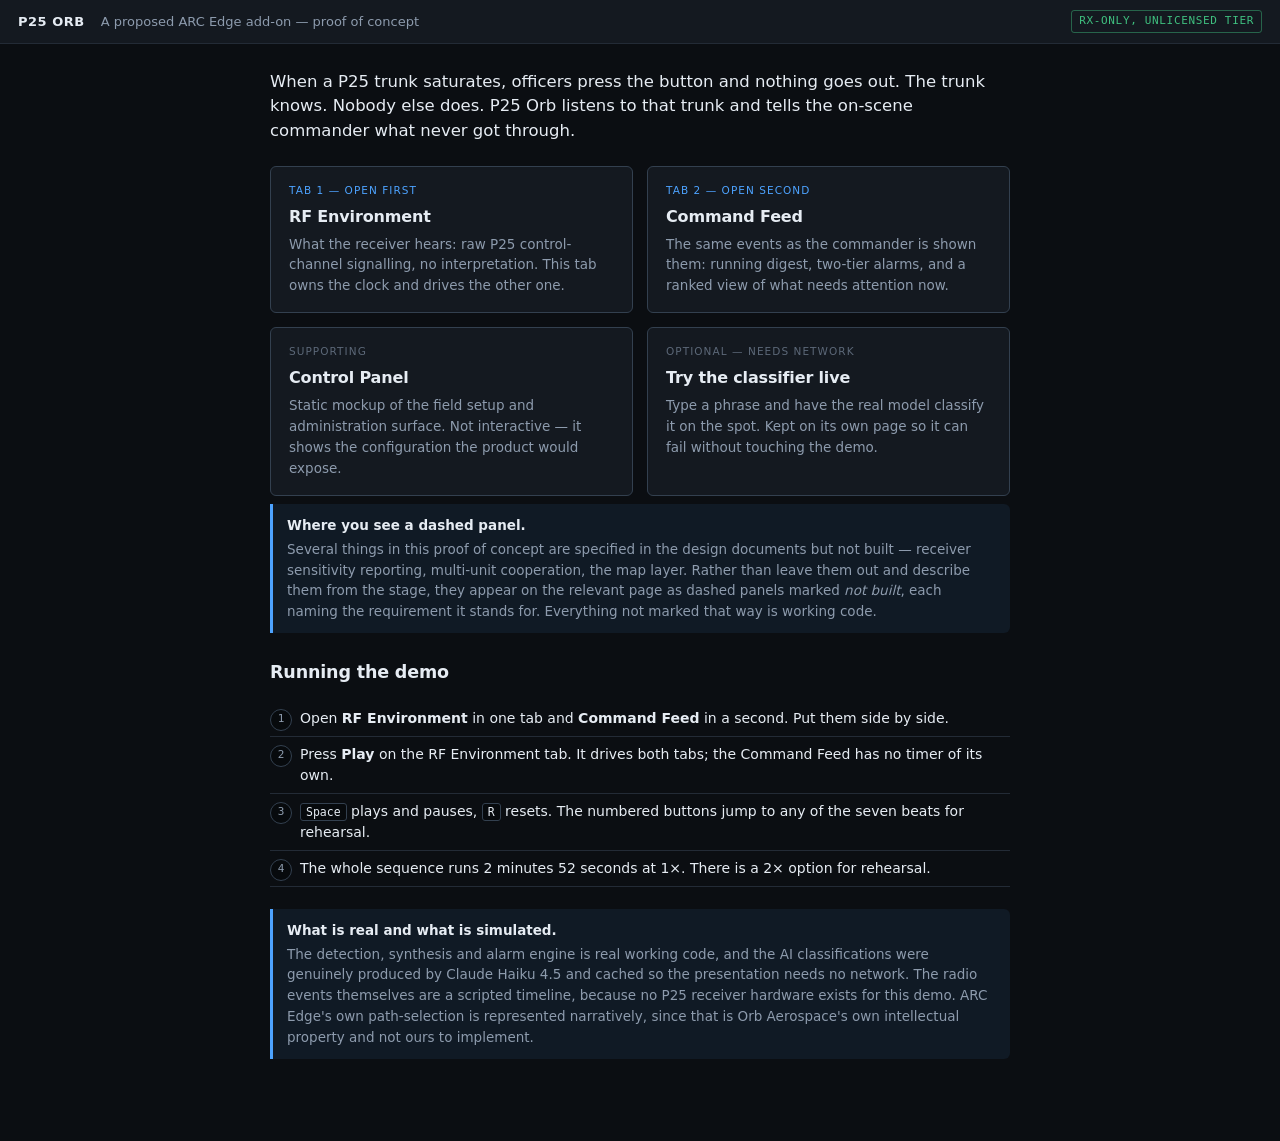
==== demo/index.html @ 14cae3b6 "Initial commit: P25 Orb proof of concept, docs, and training material ARC Edge P25 Orb take-home ass" ====
<!DOCTYPE html>
<html lang="en">
<head>
<meta charset="utf-8">
<meta name="viewport" content="width=device-width, initial-scale=1">
<title>P25 Orb — ARC Edge proof of concept</title>
<link rel="stylesheet" href="css/base.css">
<link rel="stylesheet" href="css/live.css">
<style>
  .cards { display: grid; grid-template-columns: repeat(2, 1fr); gap: 14px; margin: 22px 0 8px; }
  .card {
    display: block;
    border: 1px solid var(--line-strong);
    border-radius: var(--radius);
    background: var(--bg-raised);
    padding: 16px 18px;
    text-decoration: none;
    color: inherit;
  }
  .card:hover { border-color: var(--accent); }
  .card h3 { font-size: 16px; margin-bottom: 5px; }
  .card p { margin: 0; font-size: 13.5px; color: var(--text-dim); line-height: 1.55; }
  .card .step { font-size: 10.5px; letter-spacing: 0.1em; text-transform: uppercase; color: var(--accent); display: block; margin-bottom: 6px; }
  .card.secondary .step { color: var(--text-faint); }
  .howto { counter-reset: step; padding-left: 0; list-style: none; }
  .howto li { padding: 7px 0 7px 30px; position: relative; font-size: 14px; border-bottom: 1px solid var(--line); }
  .howto li::before {
    counter-increment: step;
    content: counter(step);
    position: absolute; left: 0; top: 8px;
    width: 20px; height: 20px;
    border-radius: 50%;
    background: var(--bg-sunken);
    border: 1px solid var(--line-strong);
    font-family: var(--mono); font-size: 11px;
    display: grid; place-items: center;
    color: var(--text-dim);
  }
  kbd {
    font-family: var(--mono); font-size: 11.5px;
    background: var(--bg-sunken); border: 1px solid var(--line-strong);
    border-radius: 3px; padding: 1px 5px;
  }
</style>
</head>
<body class="live">

<div class="topbar">
  <span class="brand">P25 Orb</span>
  <span class="role">A proposed ARC Edge add-on &mdash; proof of concept</span>
  <span class="spacer"></span>
  <span class="tag ok">RX-only, unlicensed tier</span>
</div>

<main class="live-wrap">

  <p class="lede">
    When a P25 trunk saturates, officers press the button and nothing goes out.
    The trunk knows. Nobody else does. P25 Orb listens to that trunk and tells
    the on-scene commander what never got through.
  </p>

  <div class="cards">
    <a class="card" href="rf-environment.html">
      <span class="step">Tab 1 &mdash; open first</span>
      <h3>RF Environment</h3>
      <p>What the receiver hears: raw P25 control-channel signalling, no
         interpretation. This tab owns the clock and drives the other one.</p>
    </a>
    <a class="card" href="command-feed.html">
      <span class="step">Tab 2 &mdash; open second</span>
      <h3>Command Feed</h3>
      <p>The same events as the commander is shown them: running digest, two-tier
         alarms, and a ranked view of what needs attention now.</p>
    </a>
    <a class="card secondary" href="control-panel.html">
      <span class="step">Supporting</span>
      <h3>Control Panel</h3>
      <p>Static mockup of the field setup and administration surface. Not
         interactive &mdash; it shows the configuration the product would expose.</p>
    </a>
    <a class="card secondary" href="try-it-live.html">
      <span class="step">Optional &mdash; needs network</span>
      <h3>Try the classifier live</h3>
      <p>Type a phrase and have the real model classify it on the spot. Kept on
         its own page so it can fail without touching the demo.</p>
    </a>
  </div>

  <div class="isolation">
    <strong>Where you see a dashed panel.</strong> Several things in this
    proof of concept are specified in the design documents but not built
    &mdash; receiver sensitivity reporting, multi-unit cooperation, the map
    layer. Rather than leave them out and describe them from the stage, they
    appear on the relevant page as dashed panels marked <em>not built</em>,
    each naming the requirement it stands for. Everything not marked that
    way is working code.
  </div>

  <h3 style="margin-top:26px">Running the demo</h3>
  <ol class="howto">
    <li>Open <strong>RF Environment</strong> in one tab and <strong>Command Feed</strong> in a second. Put them side by side.</li>
    <li>Press <strong>Play</strong> on the RF Environment tab. It drives both tabs; the Command Feed has no timer of its own.</li>
    <li><kbd>Space</kbd> plays and pauses, <kbd>R</kbd> resets. The numbered buttons jump to any of the seven beats for rehearsal.</li>
    <li>The whole sequence runs 2 minutes 52 seconds at 1&times;. There is a 2&times; option for rehearsal.</li>
  </ol>

  <div class="isolation" style="margin-top:22px">
    <strong>What is real and what is simulated.</strong>
    The detection, synthesis and alarm engine is real working code, and the AI
    classifications were genuinely produced by Claude Haiku 4.5 and cached so the
    presentation needs no network. The radio events themselves are a scripted
    timeline, because no P25 receiver hardware exists for this demo. ARC Edge's
    own path-selection is represented narratively, since that is Orb Aerospace's
    own intellectual property and not ours to implement.
  </div>

</main>
</body>
</html>
---- demo/css/base.css ----
/*
 * Shared foundation for all four demo pages.
 *
 * The two live tabs are styled to look deliberately unlike each other. Tab 1 is
 * a dense monospace instrument readout; Tab 2 is a calm, plain-language command
 * interface. That contrast is not decoration — it is the argument the demo is
 * making, so it is built into the design rather than described in the script.
 */

:root {
  --bg:          #0b0e12;
  --bg-raised:   #141920;
  --bg-sunken:   #070a0d;
  --line:        #232b36;
  --line-strong: #33404f;

  --text:        #e6ecf3;
  --text-dim:    #8d9bad;
  --text-faint:  #5c6878;

  --accent:      #4da3ff;   /* ARC Edge / product chrome */
  --ok:          #3fbf7f;
  --warn:        #f0a939;
  --alarm:       #ff4d4d;
  --phosphor:    #6ee7a0;   /* Tab 1 raw readout */
  --amber:       #ffb454;

  --mono: ui-monospace, "SF Mono", "Cascadia Mono", Menlo, Consolas, "DejaVu Sans Mono", monospace;
  --sans: system-ui, -apple-system, "Segoe UI", Roboto, "Helvetica Neue", Arial, sans-serif;

  --radius: 6px;
}

* { box-sizing: border-box; }

html, body {
  margin: 0;
  padding: 0;
  height: 100%;
  background: var(--bg);
  color: var(--text);
  font-family: var(--sans);
  font-size: 15px;
  line-height: 1.5;
  -webkit-font-smoothing: antialiased;
}

h1, h2, h3 { margin: 0; font-weight: 600; letter-spacing: -0.01em; }

a { color: var(--accent); }

/* --- shared chrome ------------------------------------------------------ */

.topbar {
  display: flex;
  align-items: center;
  gap: 16px;
  padding: 10px 18px;
  background: var(--bg-raised);
  border-bottom: 1px solid var(--line);
  flex-wrap: wrap;
}

.topbar .brand {
  font-weight: 700;
  letter-spacing: 0.04em;
  font-size: 13px;
  text-transform: uppercase;
}

.topbar .role {
  color: var(--text-dim);
  font-size: 13px;
}

.spacer { flex: 1 1 auto; }

.tag {
  display: inline-block;
  font-family: var(--mono);
  font-size: 11px;
  letter-spacing: 0.06em;
  text-transform: uppercase;
  padding: 2px 7px;
  border-radius: 3px;
  border: 1px solid var(--line-strong);
  color: var(--text-dim);
  white-space: nowrap;
}

.tag.ok     { color: var(--ok);     border-color: color-mix(in srgb, var(--ok) 45%, transparent); }
.tag.warn   { color: var(--warn);   border-color: color-mix(in srgb, var(--warn) 45%, transparent); }
.tag.alarm  { color: var(--alarm);  border-color: color-mix(in srgb, var(--alarm) 55%, transparent); }
.tag.accent { color: var(--accent); border-color: color-mix(in srgb, var(--accent) 45%, transparent); }

button {
  font: inherit;
  font-size: 13px;
  color: var(--text);
  background: var(--bg-sunken);
  border: 1px solid var(--line-strong);
  border-radius: var(--radius);
  padding: 6px 12px;
  cursor: pointer;
}

button:hover:not(:disabled) { border-color: var(--accent); color: var(--accent); }
button:disabled { opacity: 0.4; cursor: default; }

button.primary {
  background: color-mix(in srgb, var(--accent) 18%, var(--bg-sunken));
  border-color: var(--accent);
  color: #dbeaff;
}

.panel {
  background: var(--bg-raised);
  border: 1px solid var(--line);
  border-radius: var(--radius);
  overflow: hidden;
  display: flex;
  flex-direction: column;
  min-height: 0;
}

.panel > header {
  padding: 8px 12px;
  border-bottom: 1px solid var(--line);
  font-size: 11px;
  letter-spacing: 0.1em;
  text-transform: uppercase;
  color: var(--text-dim);
  display: flex;
  align-items: center;
  gap: 10px;
  flex: 0 0 auto;
}

.panel > .body {
  padding: 12px;
  overflow-y: auto;
  flex: 1 1 auto;
  min-height: 0;
}

.empty {
  color: var(--text-faint);
  font-size: 13px;
  font-style: italic;
  padding: 8px 2px;
}

/* Scrollbars, so the dense panels don't look broken in light-on-dark. */
::-webkit-scrollbar { width: 10px; height: 10px; }
::-webkit-scrollbar-track { background: var(--bg-sunken); }
::-webkit-scrollbar-thumb { background: var(--line-strong); border-radius: 5px; }
::-webkit-scrollbar-thumb:hover { background: var(--text-faint); }

/* --- roadmap marking -----------------------------------------------------
 * Anything on these pages that is specified but not built carries this
 * treatment. A viewer must never have to ask which parts of the demo are
 * real, so the page says so itself: a dashed edge, a NOT BUILT chip, and a
 * caption naming the requirement the element stands for.
 */

.panel.roadmap {
  border: 1px dashed var(--line-strong);
  background: var(--bg-sunken);
}

.panel.roadmap > header { color: var(--text-faint); }

.panel.roadmap > .body { opacity: 0.75; }

.tag.roadmap {
  color: var(--text-faint);
  border-color: var(--line-strong);
  border-style: dashed;
}

.roadmap-ref {
  font-family: var(--mono);
  font-size: 11px;
  color: var(--text-faint);
  display: block;
  margin-top: 3px;
  letter-spacing: 0.02em;
}

.roadmap-item {
  padding: 8px 0;
  border-bottom: 1px solid var(--line);
}
.roadmap-item:last-child { border-bottom: none; }
.roadmap-item .what { font-size: 13px; color: var(--text-dim); }
.roadmap-item .why {
  font-size: 12.5px;
  color: var(--text-faint);
  line-height: 1.5;
  margin: 4px 0 0;
}
---- demo/css/live.css ----
/* Tab 3 (optional) — the live classifier demonstration. */

body.live { overflow-y: auto; }

.live-wrap {
  max-width: 780px;
  margin: 0 auto;
  padding: 26px 20px 60px;
}

.lede { font-size: 16.5px; color: var(--text); margin: 0 0 16px; }

.isolation {
  border-left: 3px solid var(--accent);
  background: color-mix(in srgb, var(--accent) 8%, transparent);
  padding: 11px 14px;
  border-radius: 0 var(--radius) var(--radius) 0;
  font-size: 13.5px;
  color: var(--text-dim);
  line-height: 1.55;
  margin-bottom: 22px;
}
.isolation strong { color: var(--text); display: block; margin-bottom: 3px; }

.composer label[for="transcript"] {
  display: block;
  font-size: 11px;
  letter-spacing: 0.1em;
  text-transform: uppercase;
  color: var(--text-dim);
  margin-bottom: 6px;
}

textarea, input[type="text"], input:not([type]) {
  width: 100%;
  font: inherit;
  color: var(--text);
  background: var(--bg-sunken);
  border: 1px solid var(--line-strong);
  border-radius: var(--radius);
  padding: 9px 11px;
  resize: vertical;
}
textarea:focus, input:focus { outline: none; border-color: var(--accent); }

.presets { display: flex; gap: 6px; flex-wrap: wrap; margin: 9px 0 14px; }
.presets button { font-size: 12px; padding: 4px 10px; }

.controls-row { display: flex; align-items: flex-end; gap: 14px; flex-wrap: wrap; }

.field { display: flex; flex-direction: column; gap: 4px; }
.field span {
  font-size: 10.5px;
  letter-spacing: 0.08em;
  text-transform: uppercase;
  color: var(--text-faint);
}
.field input { width: auto; }

.check { display: flex; align-items: center; gap: 6px; font-size: 13px; color: var(--text-dim); }
.check input { width: auto; }

/* --- result ------------------------------------------------------------- */

.result {
  margin-top: 24px;
  border: 1px solid var(--line-strong);
  border-radius: var(--radius);
  background: var(--bg-raised);
  padding: 16px 18px;
}
.result.error { border-color: var(--alarm); }
.result.error h2 { font-size: 16px; color: var(--alarm); margin-bottom: 6px; }

.result-head { display: flex; align-items: baseline; gap: 10px; flex-wrap: wrap; margin-bottom: 10px; }

.prio {
  font-size: 11px;
  font-weight: 700;
  letter-spacing: 0.09em;
  padding: 3px 9px;
  border-radius: 3px;
  background: var(--line-strong);
  color: var(--text);
}
.prio.EMERGENCY { background: var(--alarm); color: #240404; }
.prio.URGENT    { background: var(--warn);  color: #2a1c02; }
.prio.ROUTINE   { background: var(--line-strong); color: var(--text-dim); }

.cat { font-size: 13px; color: var(--text-dim); text-transform: capitalize; }
.model { margin-left: auto; font-size: 11px; color: var(--text-faint); font-family: var(--mono); }

.digest-line { font-size: 17px; margin: 0 0 14px; }

.field-out {
  display: grid;
  grid-template-columns: 160px 1fr;
  gap: 12px;
  padding: 6px 0;
  border-top: 1px solid var(--line);
  font-size: 13.5px;
}
.field-out .k { color: var(--text-faint); }
.field-out.hot .v { color: var(--alarm); font-weight: 600; }

.note {
  margin: 14px 0 0;
  font-size: 12.5px;
  color: var(--text-faint);
  line-height: 1.55;
}

.raw { margin-top: 14px; }
.raw summary { cursor: pointer; font-size: 12.5px; color: var(--text-dim); }
.raw pre {
  font-family: var(--mono);
  font-size: 12px;
  background: var(--bg-sunken);
  border: 1px solid var(--line);
  border-radius: var(--radius);
  padding: 12px;
  overflow-x: auto;
  color: var(--phosphor);
}

.explain {
  margin-top: 30px;
  border-top: 1px solid var(--line);
  padding-top: 16px;
}
.explain summary { cursor: pointer; color: var(--text-dim); font-size: 13.5px; }
.explain ol { color: var(--text-dim); font-size: 13.5px; line-height: 1.65; padding-left: 20px; }
.explain code { font-family: var(--mono); font-size: 12.5px; color: var(--accent); }
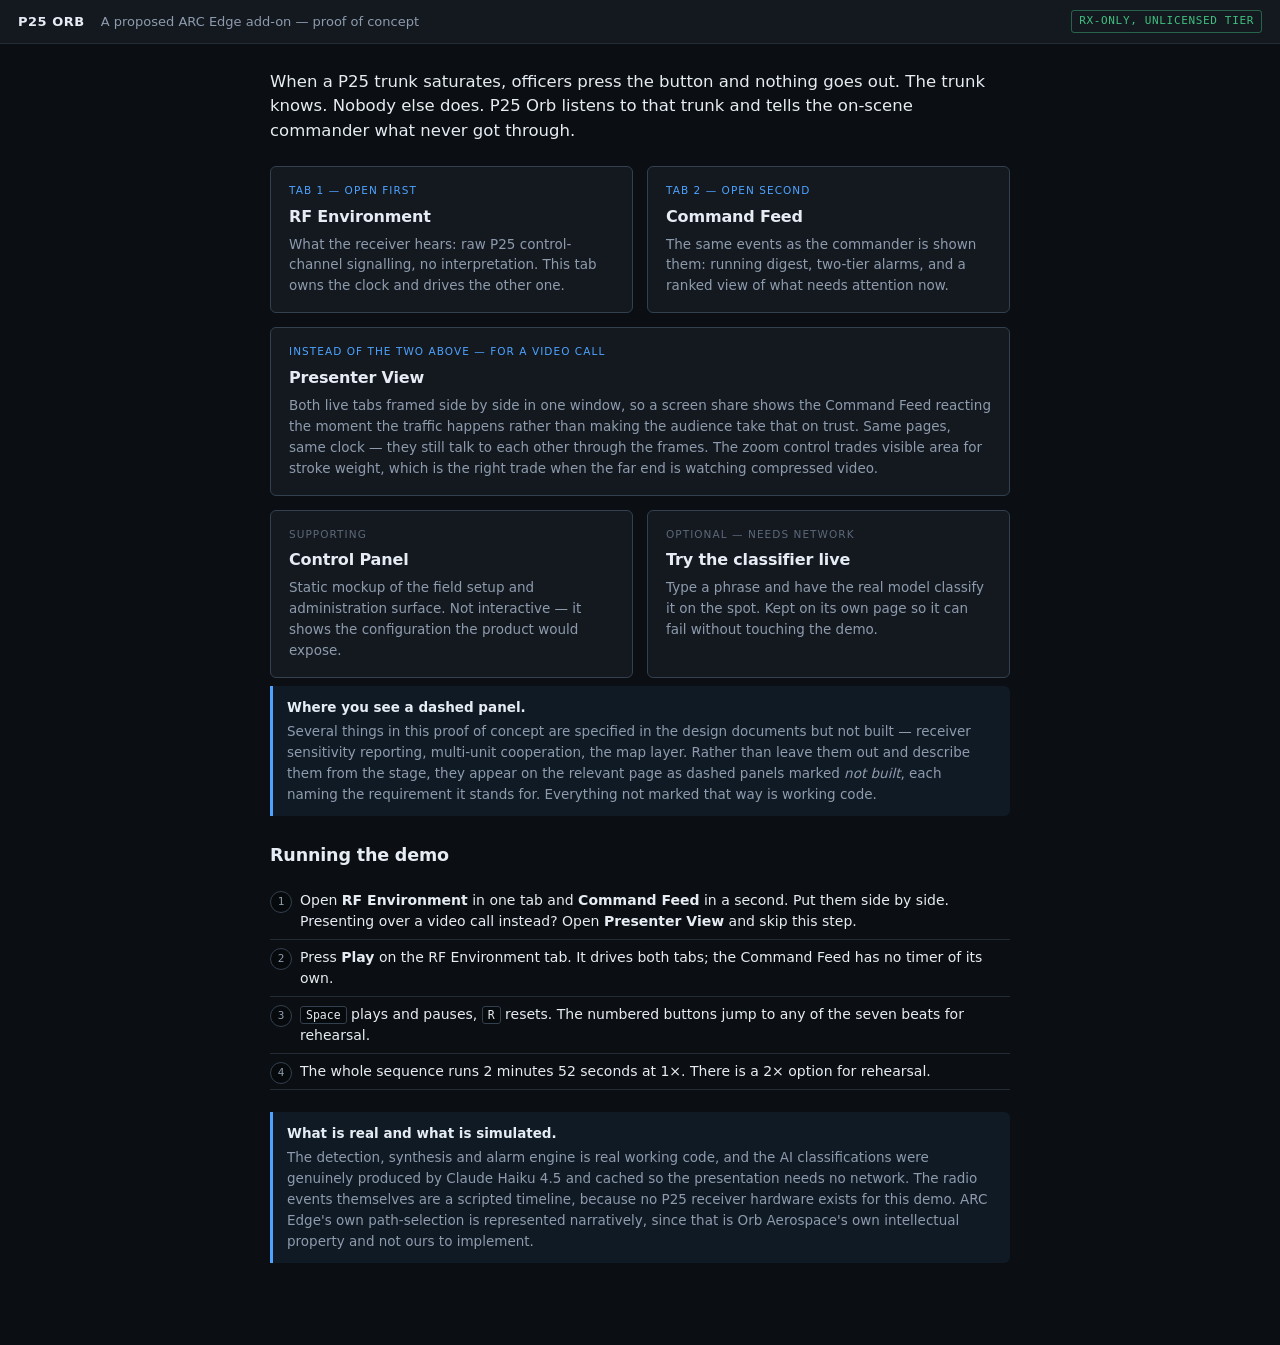
==== commit 8cb1ad9e: "Offer the presenter view from the demo home page The single-window view built for remote delivery wa" ====
--- a/demo/index.html
+++ b/demo/index.html
@@ -18,6 +18,9 @@
     color: inherit;
   }
   .card:hover { border-color: var(--accent); }
+  /* The presenter view is an alternative to opening the two tabs above, not a
+     fifth destination, so it spans them rather than sitting in the grid. */
+  .card.wide { grid-column: 1 / -1; }
   .card h3 { font-size: 16px; margin-bottom: 5px; }
   .card p { margin: 0; font-size: 13.5px; color: var(--text-dim); line-height: 1.55; }
   .card .step { font-size: 10.5px; letter-spacing: 0.1em; text-transform: uppercase; color: var(--accent); display: block; margin-bottom: 6px; }
@@ -73,6 +76,16 @@
       <p>The same events as the commander is shown them: running digest, two-tier
          alarms, and a ranked view of what needs attention now.</p>
     </a>
+    <a class="card wide" href="presenter.html">
+      <span class="step">Instead of the two above &mdash; for a video call</span>
+      <h3>Presenter View</h3>
+      <p>Both live tabs framed side by side in one window, so a screen share
+         shows the Command Feed reacting the moment the traffic happens rather
+         than making the audience take that on trust. Same pages, same clock
+         &mdash; they still talk to each other through the frames. The zoom
+         control trades visible area for stroke weight, which is the right
+         trade when the far end is watching compressed video.</p>
+    </a>
     <a class="card secondary" href="control-panel.html">
       <span class="step">Supporting</span>
       <h3>Control Panel</h3>
@@ -99,7 +112,7 @@
 
   <h3 style="margin-top:26px">Running the demo</h3>
   <ol class="howto">
-    <li>Open <strong>RF Environment</strong> in one tab and <strong>Command Feed</strong> in a second. Put them side by side.</li>
+    <li>Open <strong>RF Environment</strong> in one tab and <strong>Command Feed</strong> in a second. Put them side by side. Presenting over a video call instead? Open <strong>Presenter View</strong> and skip this step.</li>
     <li>Press <strong>Play</strong> on the RF Environment tab. It drives both tabs; the Command Feed has no timer of its own.</li>
     <li><kbd>Space</kbd> plays and pauses, <kbd>R</kbd> resets. The numbered buttons jump to any of the seven beats for rehearsal.</li>
     <li>The whole sequence runs 2 minutes 52 seconds at 1&times;. There is a 2&times; option for rehearsal.</li>
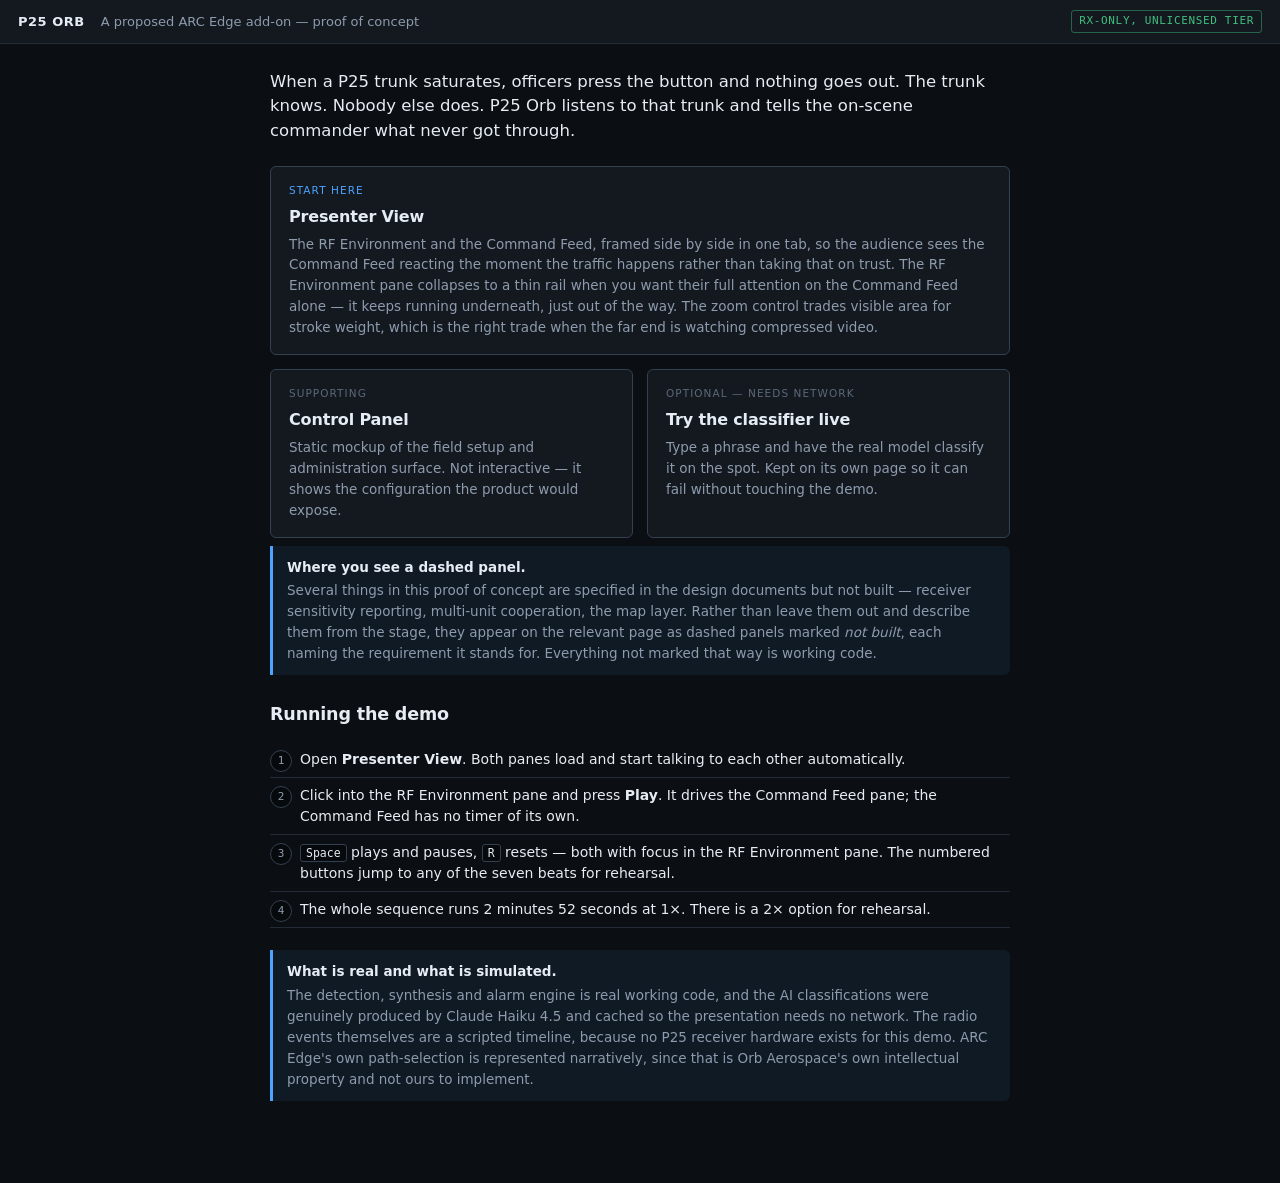
==== commit 160e30e5: "Retire the two-tab flow — Presenter View is the sole demo path The standalone two-tab architecture h" ====
--- a/demo/index.html
+++ b/demo/index.html
@@ -18,8 +18,8 @@
     color: inherit;
   }
   .card:hover { border-color: var(--accent); }
-  /* The presenter view is an alternative to opening the two tabs above, not a
-     fifth destination, so it spans them rather than sitting in the grid. */
+  /* Presenter View is the sole entry point into the live demo, so it spans
+     the grid rather than sitting beside the secondary pages below it. */
   .card.wide { grid-column: 1 / -1; }
   .card h3 { font-size: 16px; margin-bottom: 5px; }
   .card p { margin: 0; font-size: 13.5px; color: var(--text-dim); line-height: 1.55; }
@@ -64,27 +64,17 @@
   </p>
 
   <div class="cards">
-    <a class="card" href="rf-environment.html">
-      <span class="step">Tab 1 &mdash; open first</span>
-      <h3>RF Environment</h3>
-      <p>What the receiver hears: raw P25 control-channel signalling, no
-         interpretation. This tab owns the clock and drives the other one.</p>
-    </a>
-    <a class="card" href="command-feed.html">
-      <span class="step">Tab 2 &mdash; open second</span>
-      <h3>Command Feed</h3>
-      <p>The same events as the commander is shown them: running digest, two-tier
-         alarms, and a ranked view of what needs attention now.</p>
-    </a>
     <a class="card wide" href="presenter.html">
-      <span class="step">Instead of the two above &mdash; for a video call</span>
+      <span class="step">Start here</span>
       <h3>Presenter View</h3>
-      <p>Both live tabs framed side by side in one window, so a screen share
-         shows the Command Feed reacting the moment the traffic happens rather
-         than making the audience take that on trust. Same pages, same clock
-         &mdash; they still talk to each other through the frames. The zoom
-         control trades visible area for stroke weight, which is the right
-         trade when the far end is watching compressed video.</p>
+      <p>The RF Environment and the Command Feed, framed side by side in one
+         tab, so the audience sees the Command Feed reacting the moment the
+         traffic happens rather than taking that on trust. The RF Environment
+         pane collapses to a thin rail when you want their full attention on
+         the Command Feed alone &mdash; it keeps running underneath, just out
+         of the way. The zoom control trades visible area for stroke weight,
+         which is the right trade when the far end is watching compressed
+         video.</p>
     </a>
     <a class="card secondary" href="control-panel.html">
       <span class="step">Supporting</span>
@@ -112,9 +102,9 @@
 
   <h3 style="margin-top:26px">Running the demo</h3>
   <ol class="howto">
-    <li>Open <strong>RF Environment</strong> in one tab and <strong>Command Feed</strong> in a second. Put them side by side. Presenting over a video call instead? Open <strong>Presenter View</strong> and skip this step.</li>
-    <li>Press <strong>Play</strong> on the RF Environment tab. It drives both tabs; the Command Feed has no timer of its own.</li>
-    <li><kbd>Space</kbd> plays and pauses, <kbd>R</kbd> resets. The numbered buttons jump to any of the seven beats for rehearsal.</li>
+    <li>Open <strong>Presenter View</strong>. Both panes load and start talking to each other automatically.</li>
+    <li>Click into the RF Environment pane and press <strong>Play</strong>. It drives the Command Feed pane; the Command Feed has no timer of its own.</li>
+    <li><kbd>Space</kbd> plays and pauses, <kbd>R</kbd> resets &mdash; both with focus in the RF Environment pane. The numbered buttons jump to any of the seven beats for rehearsal.</li>
     <li>The whole sequence runs 2 minutes 52 seconds at 1&times;. There is a 2&times; option for rehearsal.</li>
   </ol>
 
